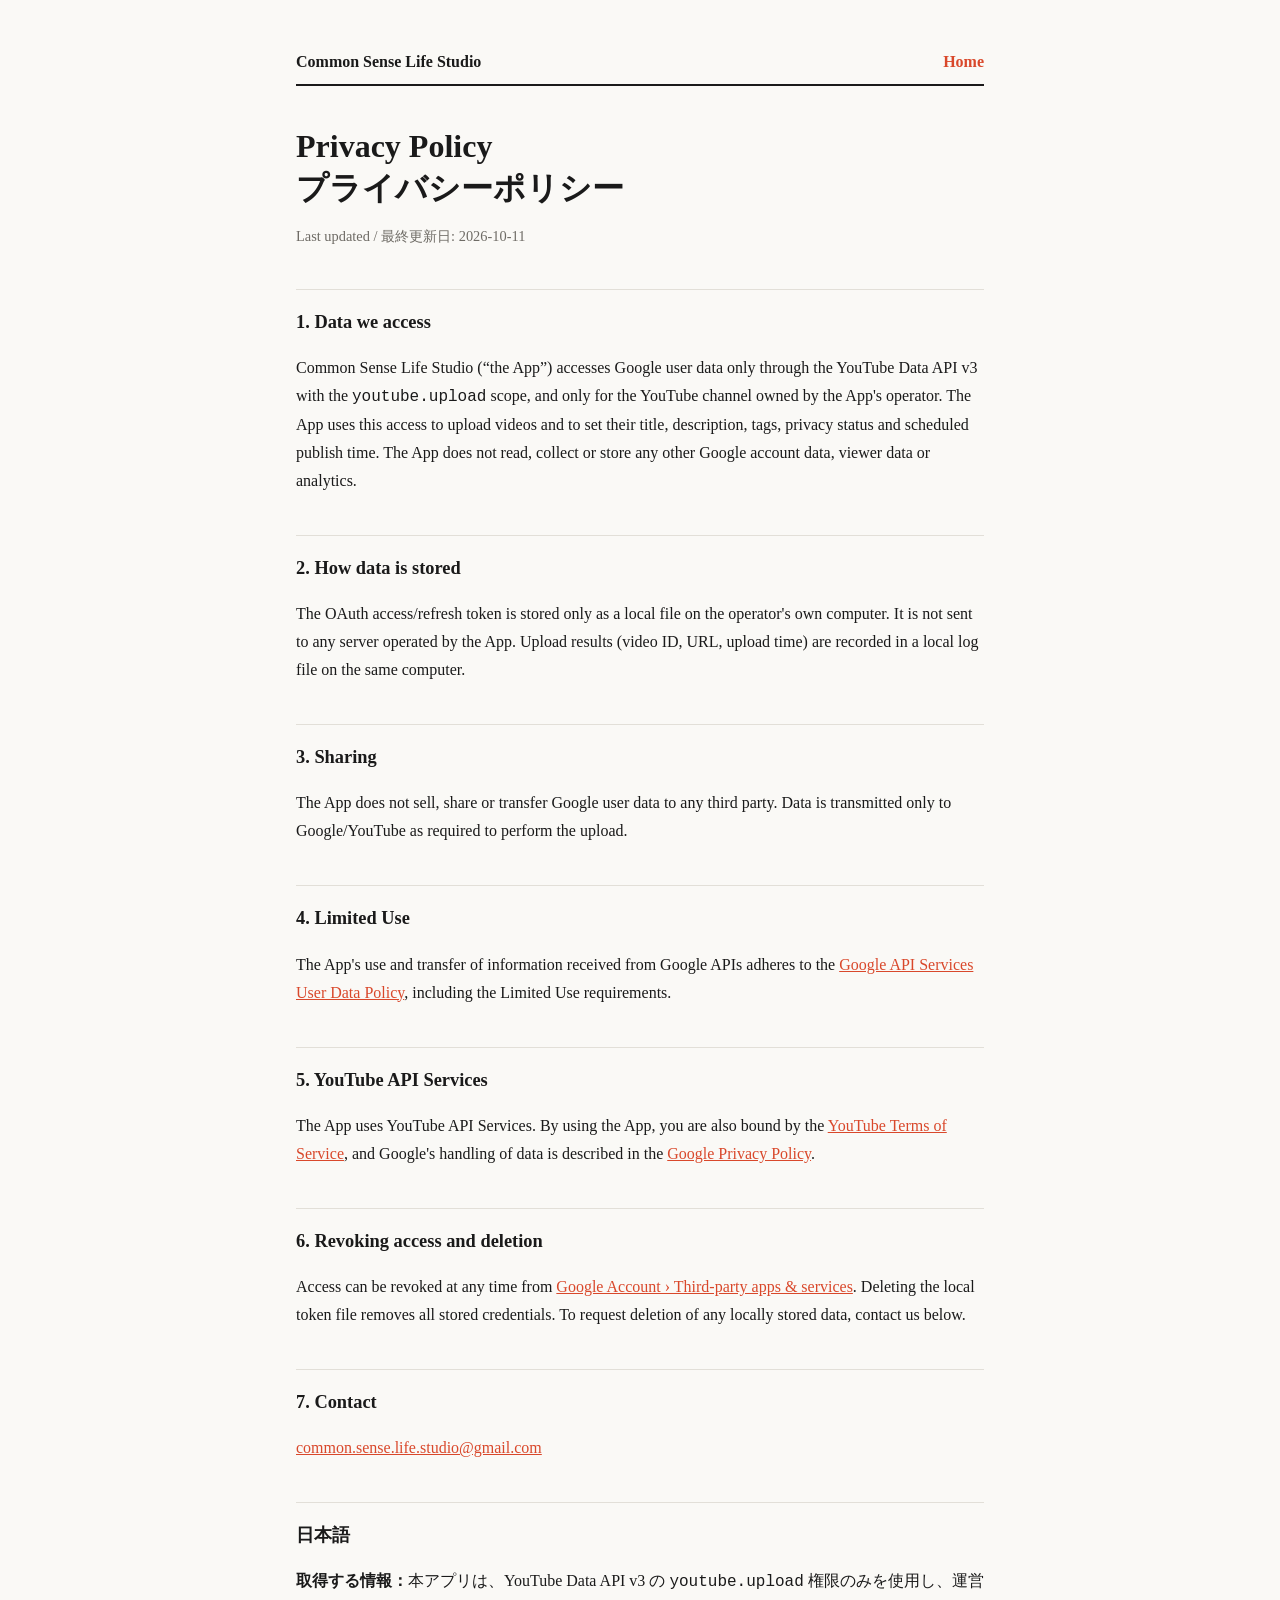
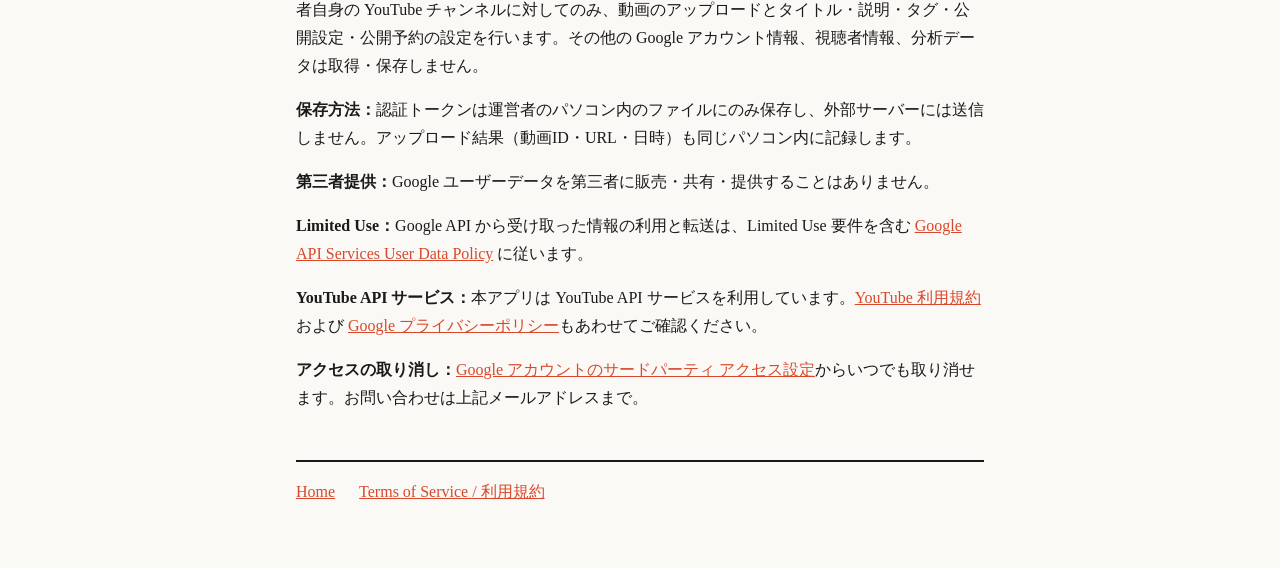
==== privacy.html @ 674c807f "Add app homepage, privacy policy and terms of service Co-Authored-By: Claude Opus 5.5 <noreply@anthr" ====
<!doctype html>
<html lang="ja">
<head>
<meta charset="utf-8">
<meta name="viewport" content="width=device-width,initial-scale=1">
<title>Privacy Policy</title>
<link rel="stylesheet" href="style.css">
</head>
<body>
<main>
<header><span>Common Sense Life Studio</span><a href="./">Home</a></header>

<h1>Privacy Policy<br>プライバシーポリシー</h1>
<p class="date">Last updated / 最終更新日: 2026-10-11</p>

<h2>1. Data we access</h2>
<p>Common Sense Life Studio (“the App”) accesses Google user data only through the YouTube Data API v3 with the <code>youtube.upload</code> scope, and only for the YouTube channel owned by the App's operator. The App uses this access to upload videos and to set their title, description, tags, privacy status and scheduled publish time. The App does not read, collect or store any other Google account data, viewer data or analytics.</p>

<h2>2. How data is stored</h2>
<p>The OAuth access/refresh token is stored only as a local file on the operator's own computer. It is not sent to any server operated by the App. Upload results (video ID, URL, upload time) are recorded in a local log file on the same computer.</p>

<h2>3. Sharing</h2>
<p>The App does not sell, share or transfer Google user data to any third party. Data is transmitted only to Google/YouTube as required to perform the upload.</p>

<h2>4. Limited Use</h2>
<p>The App's use and transfer of information received from Google APIs adheres to the <a href="https://developers.google.com/terms/api-services-user-data-policy">Google API Services User Data Policy</a>, including the Limited Use requirements.</p>

<h2>5. YouTube API Services</h2>
<p>The App uses YouTube API Services. By using the App, you are also bound by the <a href="https://www.youtube.com/t/terms">YouTube Terms of Service</a>, and Google's handling of data is described in the <a href="https://policies.google.com/privacy">Google Privacy Policy</a>.</p>

<h2>6. Revoking access and deletion</h2>
<p>Access can be revoked at any time from <a href="https://myaccount.google.com/permissions">Google Account › Third-party apps &amp; services</a>. Deleting the local token file removes all stored credentials. To request deletion of any locally stored data, contact us below.</p>

<h2>7. Contact</h2>
<p><a href="mailto:common.sense.life.studio@gmail.com">common.sense.life.studio@gmail.com</a></p>

<h2>日本語</h2>
<p><strong>取得する情報：</strong>本アプリは、YouTube Data API v3 の <code>youtube.upload</code> 権限のみを使用し、運営者自身の YouTube チャンネルに対してのみ、動画のアップロードとタイトル・説明・タグ・公開設定・公開予約の設定を行います。その他の Google アカウント情報、視聴者情報、分析データは取得・保存しません。</p>
<p><strong>保存方法：</strong>認証トークンは運営者のパソコン内のファイルにのみ保存し、外部サーバーには送信しません。アップロード結果（動画ID・URL・日時）も同じパソコン内に記録します。</p>
<p><strong>第三者提供：</strong>Google ユーザーデータを第三者に販売・共有・提供することはありません。</p>
<p><strong>Limited Use：</strong>Google API から受け取った情報の利用と転送は、Limited Use 要件を含む <a href="https://developers.google.com/terms/api-services-user-data-policy">Google API Services User Data Policy</a> に従います。</p>
<p><strong>YouTube API サービス：</strong>本アプリは YouTube API サービスを利用しています。<a href="https://www.youtube.com/t/terms">YouTube 利用規約</a>および <a href="https://policies.google.com/privacy">Google プライバシーポリシー</a>もあわせてご確認ください。</p>
<p><strong>アクセスの取り消し：</strong><a href="https://myaccount.google.com/permissions">Google アカウントのサードパーティ アクセス設定</a>からいつでも取り消せます。お問い合わせは上記メールアドレスまで。</p>

<nav><a href="./">Home</a><a href="terms.html">Terms of Service / 利用規約</a></nav>
</main>
</body>
</html>
---- style.css ----
:root{--bg:#FAF9F6;--ink:#1A1A1A;--mute:#6E6B65;--hair:#E2DFD8;--accent:#D9482B}
@media (prefers-color-scheme:dark){:root{--bg:#161615;--ink:#EDEBE6;--mute:#A19D95;--hair:#33312D;--accent:#F0694F}}
*{box-sizing:border-box}
body{margin:0;background:var(--bg);color:var(--ink);font:16px/1.75 "Hiragino Mincho ProN","Yu Mincho","Noto Serif JP",serif}
main{max-width:720px;margin:0 auto;padding:48px 16px 64px}
header{display:flex;justify-content:space-between;align-items:baseline;border-bottom:2px solid var(--ink);padding-bottom:8px;margin-bottom:40px;font-weight:700}
header a{color:var(--accent);text-decoration:none}
h1{font-size:2rem;line-height:1.3;margin:0 0 8px}
h2{font-size:1.15rem;margin:40px 0 8px;padding-top:16px;border-top:1px solid var(--hair)}
.date,.note{color:var(--mute);font-size:.9rem}
a{color:var(--accent)}
nav{margin-top:48px;padding-top:16px;border-top:2px solid var(--ink);display:flex;gap:24px;flex-wrap:wrap}
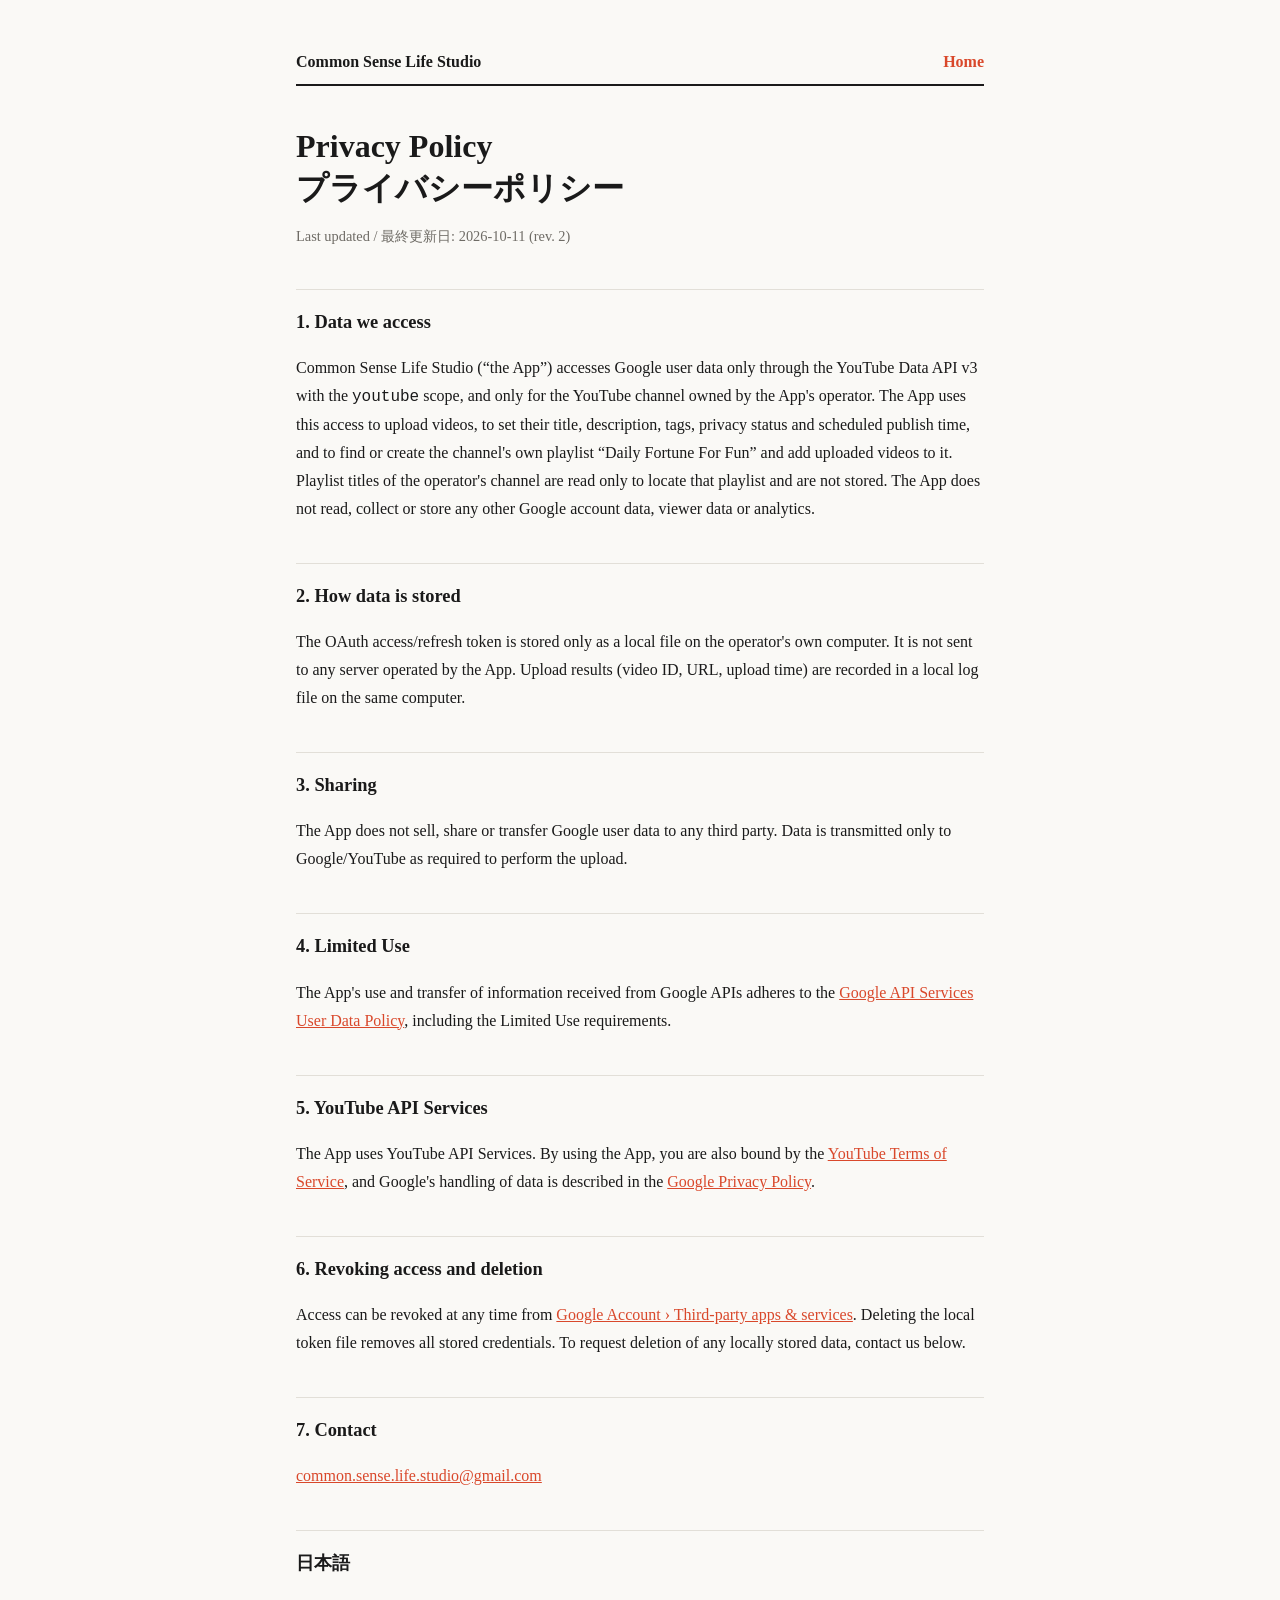
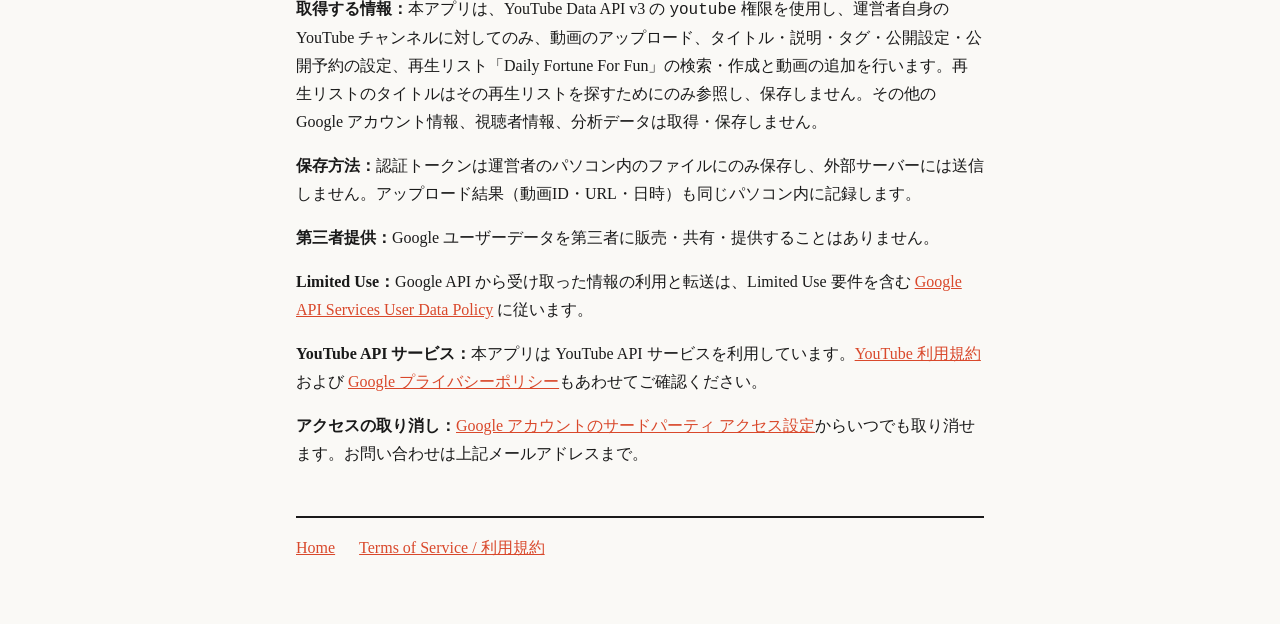
==== commit 9965c868: "Update scope description for playlist management Co-Authored-By: Claude Opus 5.5 <noreply@anthropic." ====
--- a/privacy.html
+++ b/privacy.html
@@ -11,10 +11,10 @@
 <header><span>Common Sense Life Studio</span><a href="./">Home</a></header>
 
 <h1>Privacy Policy<br>プライバシーポリシー</h1>
-<p class="date">Last updated / 最終更新日: 2026-10-11</p>
+<p class="date">Last updated / 最終更新日: 2026-10-11 (rev. 2)</p>
 
 <h2>1. Data we access</h2>
-<p>Common Sense Life Studio (“the App”) accesses Google user data only through the YouTube Data API v3 with the <code>youtube.upload</code> scope, and only for the YouTube channel owned by the App's operator. The App uses this access to upload videos and to set their title, description, tags, privacy status and scheduled publish time. The App does not read, collect or store any other Google account data, viewer data or analytics.</p>
+<p>Common Sense Life Studio (“the App”) accesses Google user data only through the YouTube Data API v3 with the <code>youtube</code> scope, and only for the YouTube channel owned by the App's operator. The App uses this access to upload videos, to set their title, description, tags, privacy status and scheduled publish time, and to find or create the channel's own playlist “Daily Fortune For Fun” and add uploaded videos to it. Playlist titles of the operator's channel are read only to locate that playlist and are not stored. The App does not read, collect or store any other Google account data, viewer data or analytics.</p>
 
 <h2>2. How data is stored</h2>
 <p>The OAuth access/refresh token is stored only as a local file on the operator's own computer. It is not sent to any server operated by the App. Upload results (video ID, URL, upload time) are recorded in a local log file on the same computer.</p>
@@ -35,7 +35,7 @@
 <p><a href="mailto:common.sense.life.studio@gmail.com">common.sense.life.studio@gmail.com</a></p>
 
 <h2>日本語</h2>
-<p><strong>取得する情報：</strong>本アプリは、YouTube Data API v3 の <code>youtube.upload</code> 権限のみを使用し、運営者自身の YouTube チャンネルに対してのみ、動画のアップロードとタイトル・説明・タグ・公開設定・公開予約の設定を行います。その他の Google アカウント情報、視聴者情報、分析データは取得・保存しません。</p>
+<p><strong>取得する情報：</strong>本アプリは、YouTube Data API v3 の <code>youtube</code> 権限を使用し、運営者自身の YouTube チャンネルに対してのみ、動画のアップロード、タイトル・説明・タグ・公開設定・公開予約の設定、再生リスト「Daily Fortune For Fun」の検索・作成と動画の追加を行います。再生リストのタイトルはその再生リストを探すためにのみ参照し、保存しません。その他の Google アカウント情報、視聴者情報、分析データは取得・保存しません。</p>
 <p><strong>保存方法：</strong>認証トークンは運営者のパソコン内のファイルにのみ保存し、外部サーバーには送信しません。アップロード結果（動画ID・URL・日時）も同じパソコン内に記録します。</p>
 <p><strong>第三者提供：</strong>Google ユーザーデータを第三者に販売・共有・提供することはありません。</p>
 <p><strong>Limited Use：</strong>Google API から受け取った情報の利用と転送は、Limited Use 要件を含む <a href="https://developers.google.com/terms/api-services-user-data-policy">Google API Services User Data Policy</a> に従います。</p>
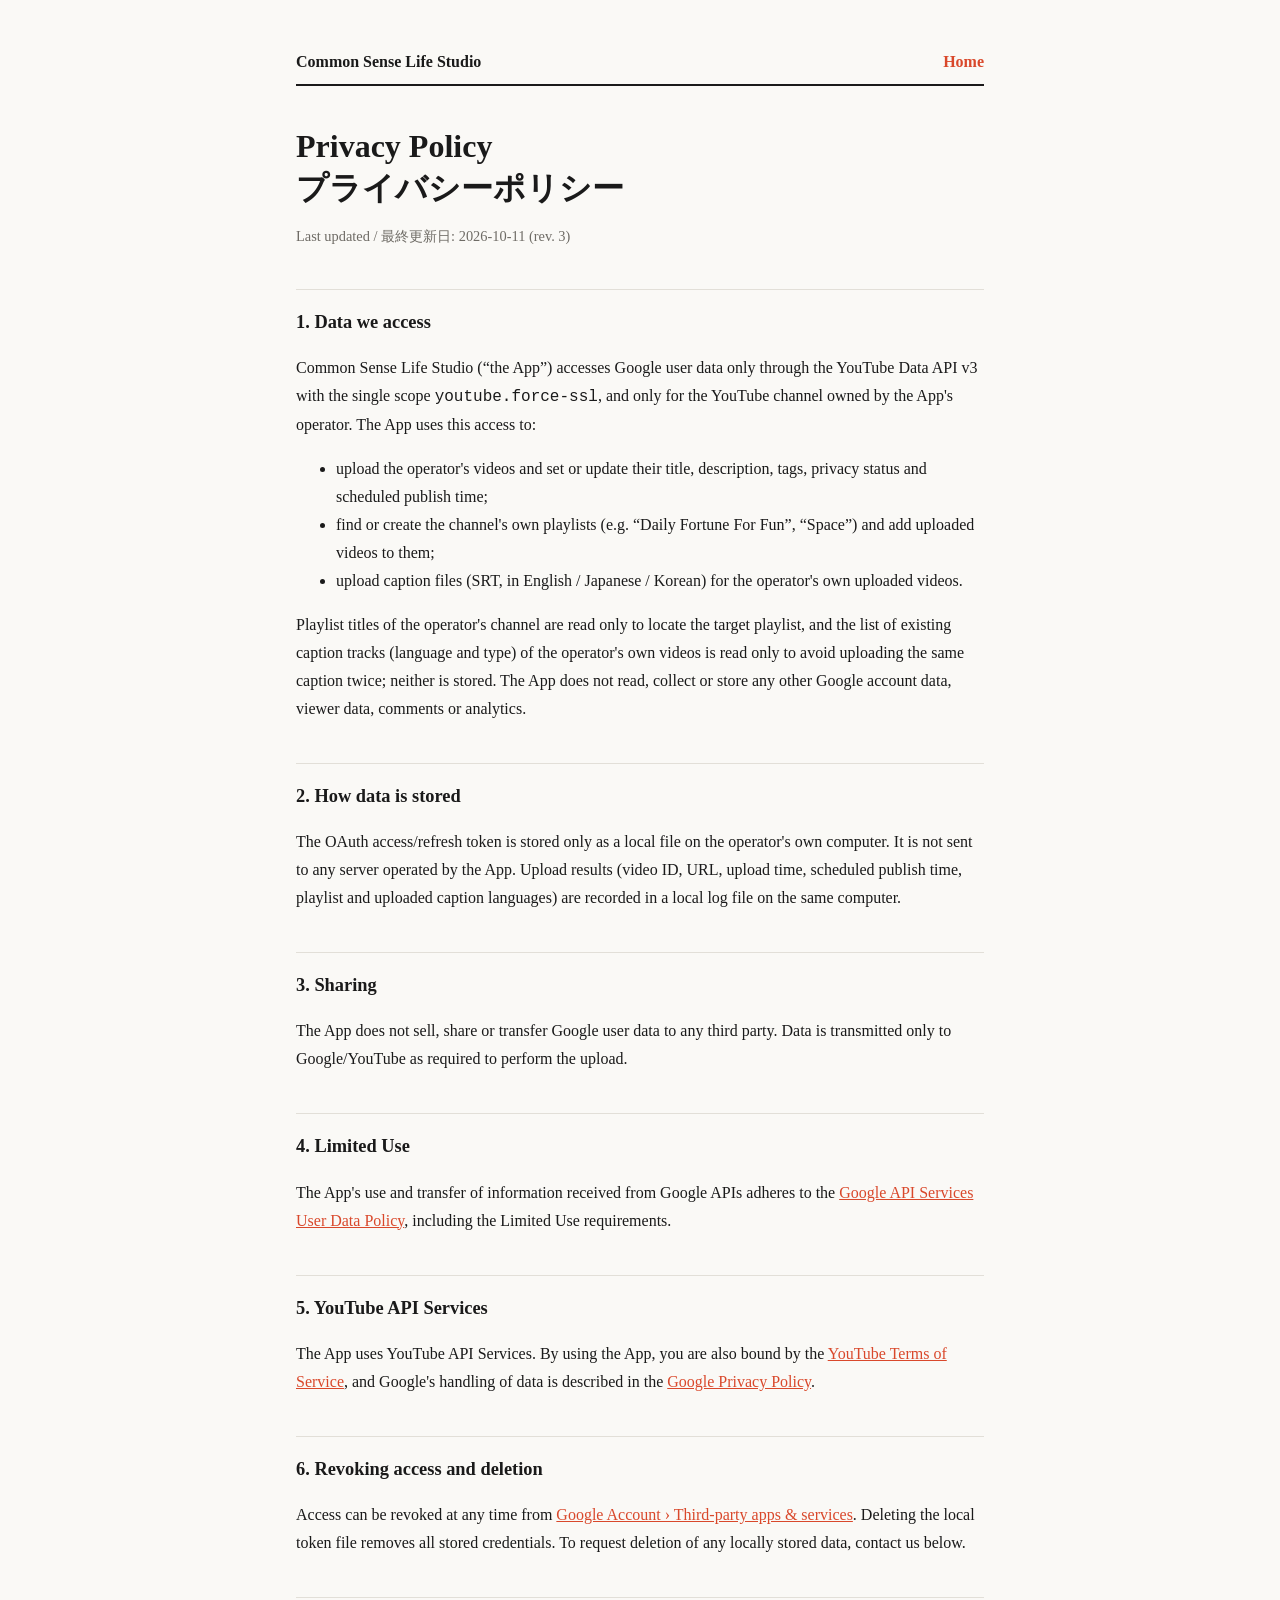
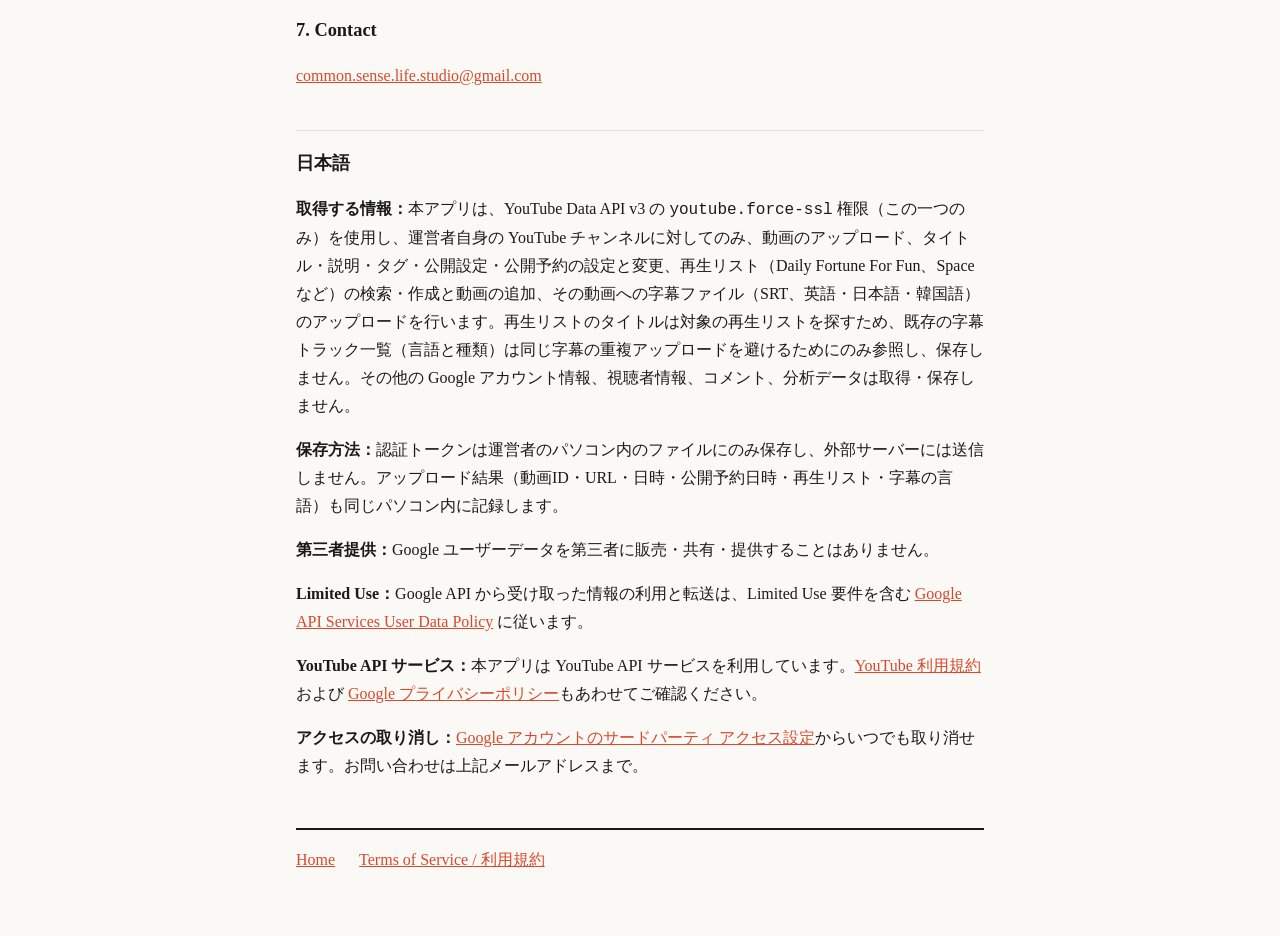
==== commit 7b66ecd1: "Request only the youtube.force-ssl scope and describe caption uploads - Scope reduced to youtube.for" ====
--- a/privacy.html
+++ b/privacy.html
@@ -11,13 +11,19 @@
 <header><span>Common Sense Life Studio</span><a href="./">Home</a></header>
 
 <h1>Privacy Policy<br>プライバシーポリシー</h1>
-<p class="date">Last updated / 最終更新日: 2026-10-11 (rev. 2)</p>
+<p class="date">Last updated / 最終更新日: 2026-10-11 (rev. 3)</p>
 
 <h2>1. Data we access</h2>
-<p>Common Sense Life Studio (“the App”) accesses Google user data only through the YouTube Data API v3 with the <code>youtube</code> scope, and only for the YouTube channel owned by the App's operator. The App uses this access to upload videos, to set their title, description, tags, privacy status and scheduled publish time, and to find or create the channel's own playlist “Daily Fortune For Fun” and add uploaded videos to it. Playlist titles of the operator's channel are read only to locate that playlist and are not stored. The App does not read, collect or store any other Google account data, viewer data or analytics.</p>
+<p>Common Sense Life Studio (“the App”) accesses Google user data only through the YouTube Data API v3 with the single scope <code>youtube.force-ssl</code>, and only for the YouTube channel owned by the App's operator. The App uses this access to:</p>
+<ul>
+<li>upload the operator's videos and set or update their title, description, tags, privacy status and scheduled publish time;</li>
+<li>find or create the channel's own playlists (e.g. “Daily Fortune For Fun”, “Space”) and add uploaded videos to them;</li>
+<li>upload caption files (SRT, in English / Japanese / Korean) for the operator's own uploaded videos.</li>
+</ul>
+<p>Playlist titles of the operator's channel are read only to locate the target playlist, and the list of existing caption tracks (language and type) of the operator's own videos is read only to avoid uploading the same caption twice; neither is stored. The App does not read, collect or store any other Google account data, viewer data, comments or analytics.</p>
 
 <h2>2. How data is stored</h2>
-<p>The OAuth access/refresh token is stored only as a local file on the operator's own computer. It is not sent to any server operated by the App. Upload results (video ID, URL, upload time) are recorded in a local log file on the same computer.</p>
+<p>The OAuth access/refresh token is stored only as a local file on the operator's own computer. It is not sent to any server operated by the App. Upload results (video ID, URL, upload time, scheduled publish time, playlist and uploaded caption languages) are recorded in a local log file on the same computer.</p>
 
 <h2>3. Sharing</h2>
 <p>The App does not sell, share or transfer Google user data to any third party. Data is transmitted only to Google/YouTube as required to perform the upload.</p>
@@ -35,8 +41,8 @@
 <p><a href="mailto:common.sense.life.studio@gmail.com">common.sense.life.studio@gmail.com</a></p>
 
 <h2>日本語</h2>
-<p><strong>取得する情報：</strong>本アプリは、YouTube Data API v3 の <code>youtube</code> 権限を使用し、運営者自身の YouTube チャンネルに対してのみ、動画のアップロード、タイトル・説明・タグ・公開設定・公開予約の設定、再生リスト「Daily Fortune For Fun」の検索・作成と動画の追加を行います。再生リストのタイトルはその再生リストを探すためにのみ参照し、保存しません。その他の Google アカウント情報、視聴者情報、分析データは取得・保存しません。</p>
-<p><strong>保存方法：</strong>認証トークンは運営者のパソコン内のファイルにのみ保存し、外部サーバーには送信しません。アップロード結果（動画ID・URL・日時）も同じパソコン内に記録します。</p>
+<p><strong>取得する情報：</strong>本アプリは、YouTube Data API v3 の <code>youtube.force-ssl</code> 権限（この一つのみ）を使用し、運営者自身の YouTube チャンネルに対してのみ、動画のアップロード、タイトル・説明・タグ・公開設定・公開予約の設定と変更、再生リスト（Daily Fortune For Fun、Space など）の検索・作成と動画の追加、その動画への字幕ファイル（SRT、英語・日本語・韓国語）のアップロードを行います。再生リストのタイトルは対象の再生リストを探すため、既存の字幕トラック一覧（言語と種類）は同じ字幕の重複アップロードを避けるためにのみ参照し、保存しません。その他の Google アカウント情報、視聴者情報、コメント、分析データは取得・保存しません。</p>
+<p><strong>保存方法：</strong>認証トークンは運営者のパソコン内のファイルにのみ保存し、外部サーバーには送信しません。アップロード結果（動画ID・URL・日時・公開予約日時・再生リスト・字幕の言語）も同じパソコン内に記録します。</p>
 <p><strong>第三者提供：</strong>Google ユーザーデータを第三者に販売・共有・提供することはありません。</p>
 <p><strong>Limited Use：</strong>Google API から受け取った情報の利用と転送は、Limited Use 要件を含む <a href="https://developers.google.com/terms/api-services-user-data-policy">Google API Services User Data Policy</a> に従います。</p>
 <p><strong>YouTube API サービス：</strong>本アプリは YouTube API サービスを利用しています。<a href="https://www.youtube.com/t/terms">YouTube 利用規約</a>および <a href="https://policies.google.com/privacy">Google プライバシーポリシー</a>もあわせてご確認ください。</p>
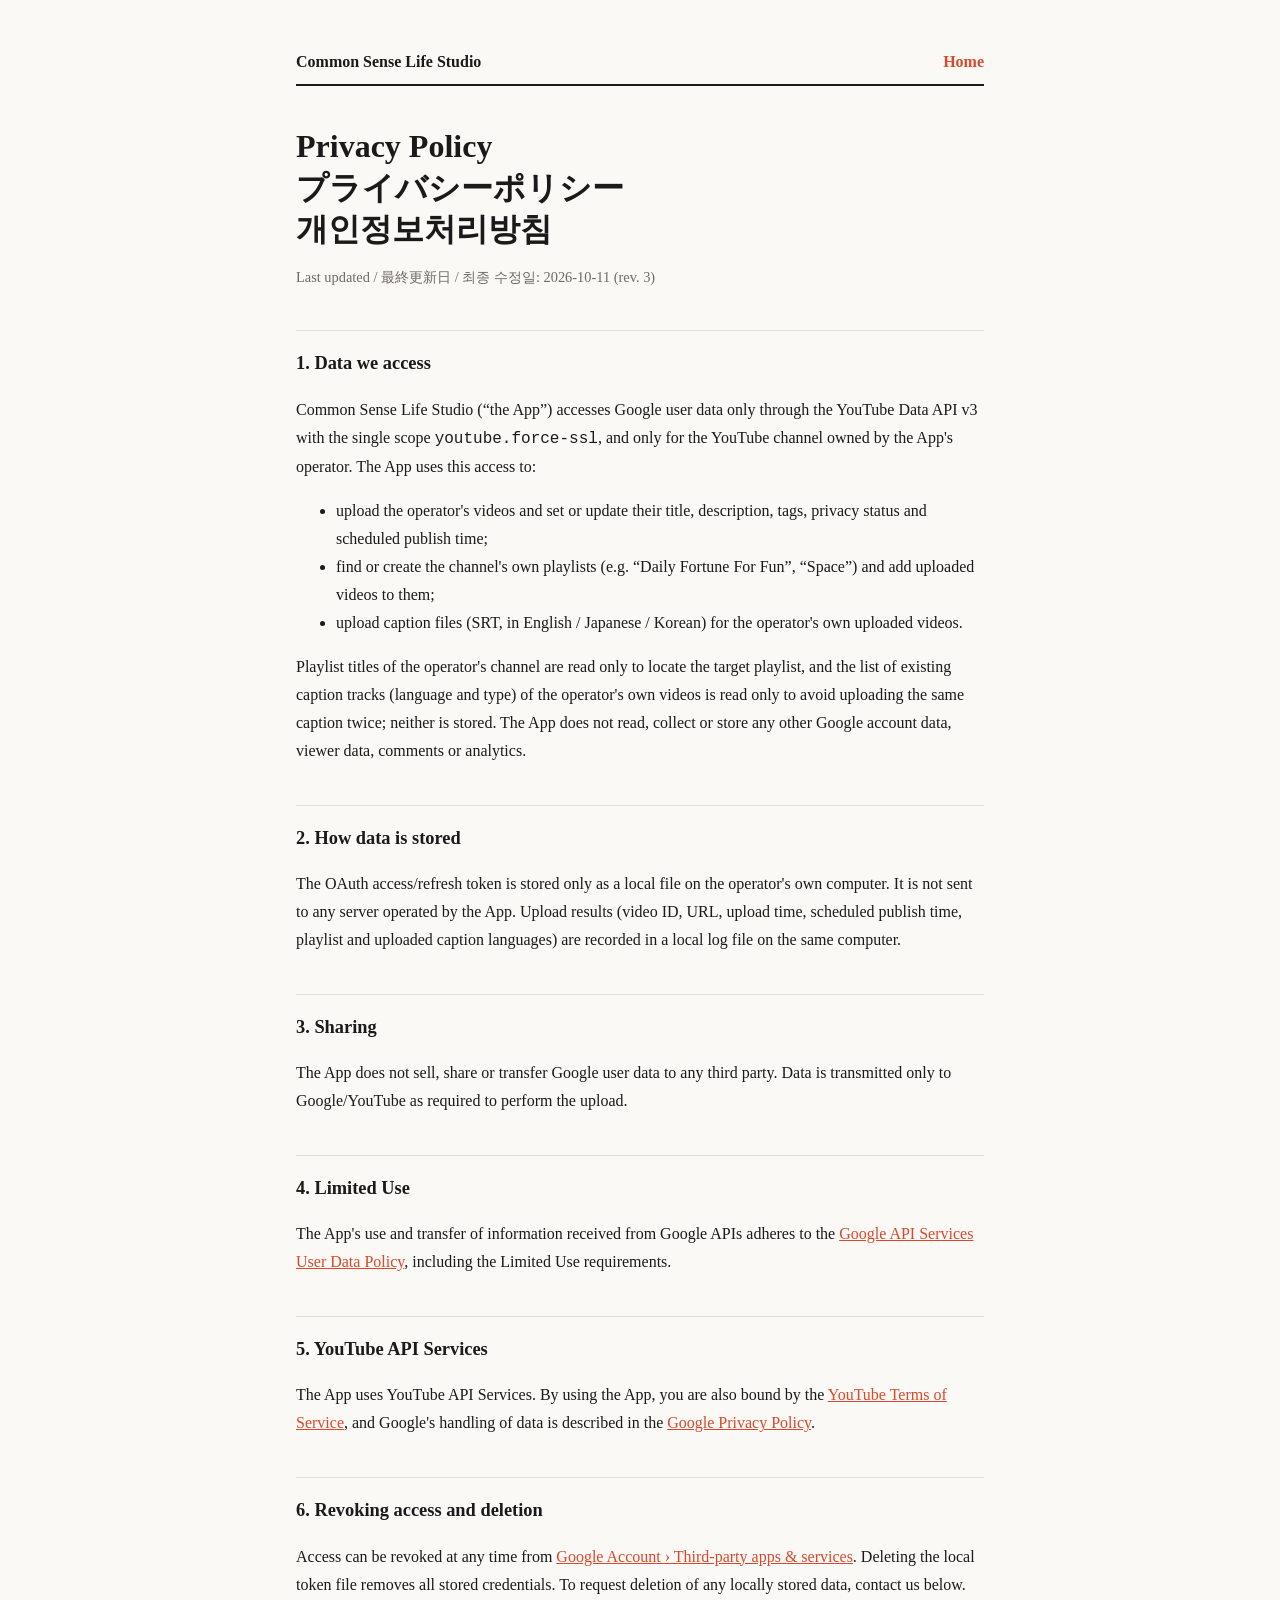
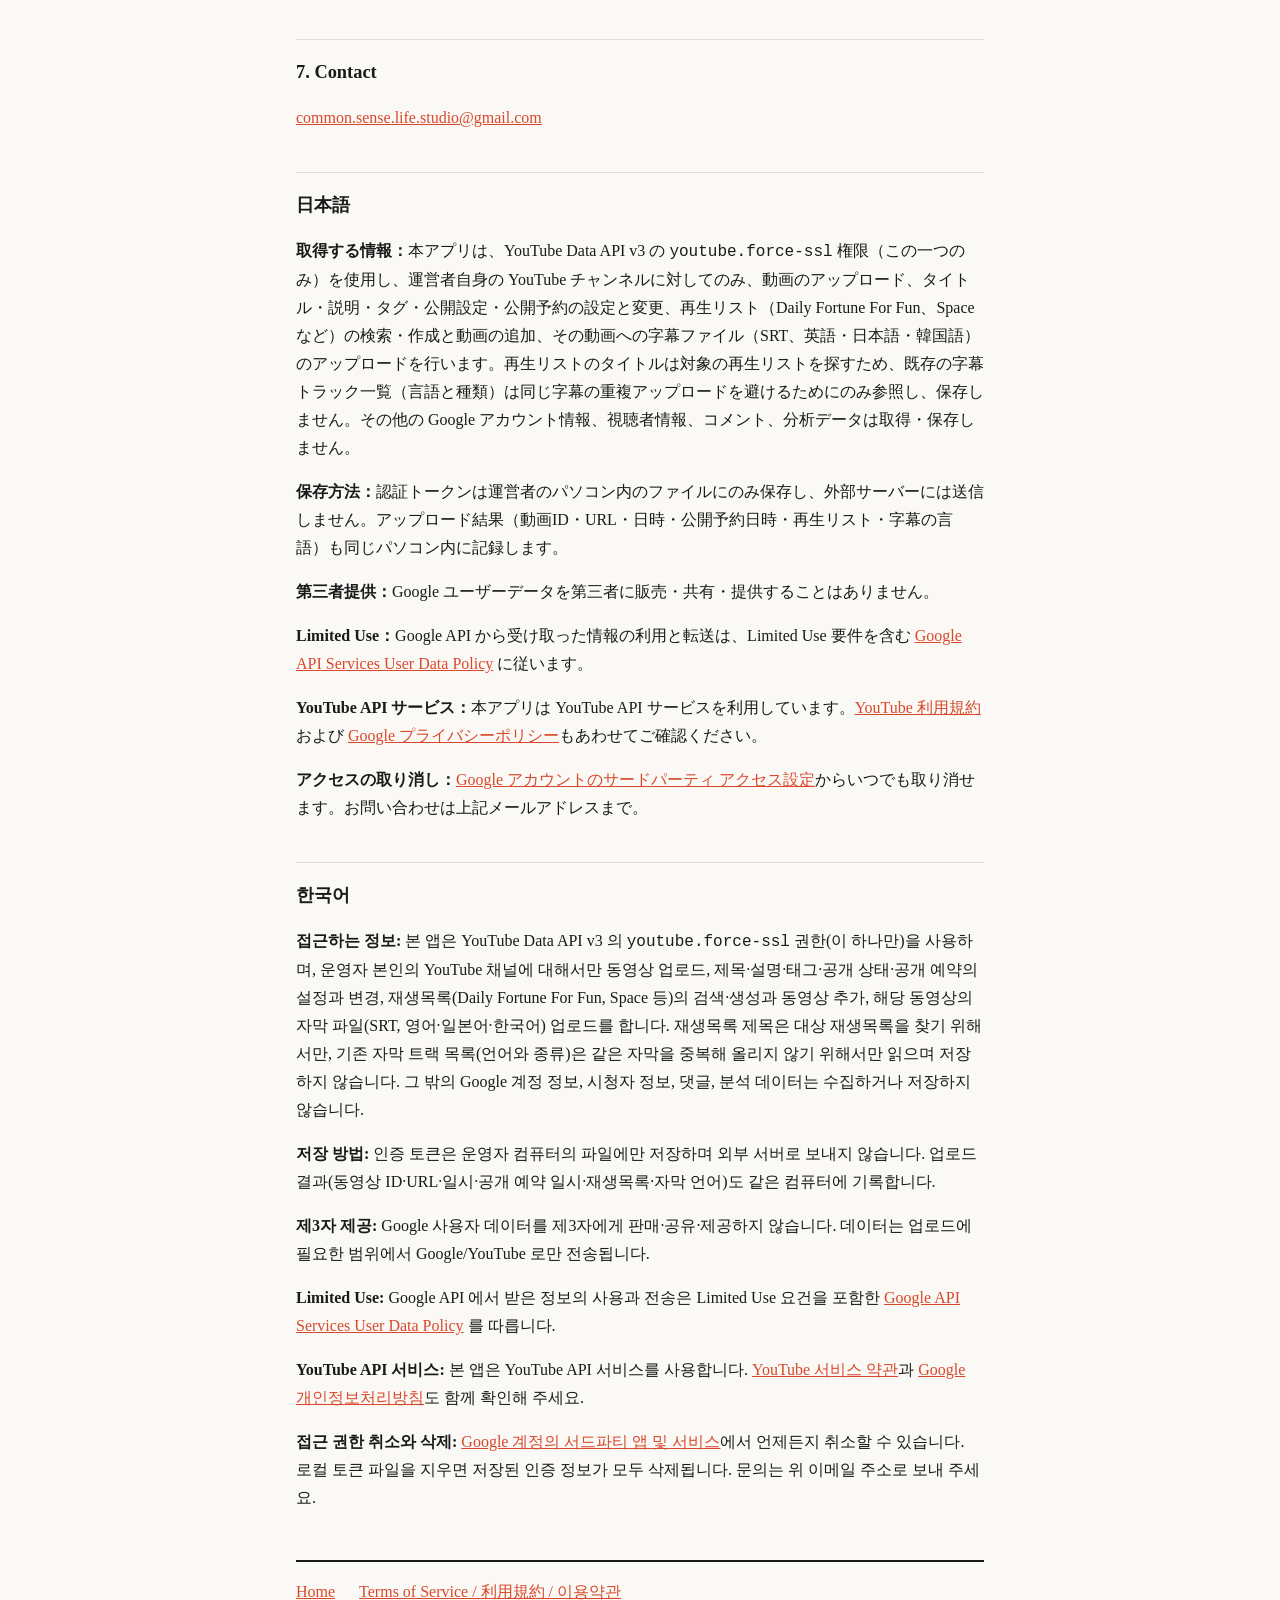
==== commit 0de36ba8: "Add Korean versions of the home page, privacy policy and terms Co-Authored-By: Claude Opus 5.5 <nore" ====
--- a/privacy.html
+++ b/privacy.html
@@ -10,8 +10,8 @@
 <main>
 <header><span>Common Sense Life Studio</span><a href="./">Home</a></header>
 
-<h1>Privacy Policy<br>プライバシーポリシー</h1>
-<p class="date">Last updated / 最終更新日: 2026-10-11 (rev. 3)</p>
+<h1>Privacy Policy<br>プライバシーポリシー<br>개인정보처리방침</h1>
+<p class="date">Last updated / 最終更新日 / 최종 수정일: 2026-10-11 (rev. 3)</p>
 
 <h2>1. Data we access</h2>
 <p>Common Sense Life Studio (“the App”) accesses Google user data only through the YouTube Data API v3 with the single scope <code>youtube.force-ssl</code>, and only for the YouTube channel owned by the App's operator. The App uses this access to:</p>
@@ -48,7 +48,15 @@
 <p><strong>YouTube API サービス：</strong>本アプリは YouTube API サービスを利用しています。<a href="https://www.youtube.com/t/terms">YouTube 利用規約</a>および <a href="https://policies.google.com/privacy">Google プライバシーポリシー</a>もあわせてご確認ください。</p>
 <p><strong>アクセスの取り消し：</strong><a href="https://myaccount.google.com/permissions">Google アカウントのサードパーティ アクセス設定</a>からいつでも取り消せます。お問い合わせは上記メールアドレスまで。</p>
 
-<nav><a href="./">Home</a><a href="terms.html">Terms of Service / 利用規約</a></nav>
+<h2>한국어</h2>
+<p><strong>접근하는 정보:</strong> 본 앱은 YouTube Data API v3 의 <code>youtube.force-ssl</code> 권한(이 하나만)을 사용하며, 운영자 본인의 YouTube 채널에 대해서만 동영상 업로드, 제목·설명·태그·공개 상태·공개 예약의 설정과 변경, 재생목록(Daily Fortune For Fun, Space 등)의 검색·생성과 동영상 추가, 해당 동영상의 자막 파일(SRT, 영어·일본어·한국어) 업로드를 합니다. 재생목록 제목은 대상 재생목록을 찾기 위해서만, 기존 자막 트랙 목록(언어와 종류)은 같은 자막을 중복해 올리지 않기 위해서만 읽으며 저장하지 않습니다. 그 밖의 Google 계정 정보, 시청자 정보, 댓글, 분석 데이터는 수집하거나 저장하지 않습니다.</p>
+<p><strong>저장 방법:</strong> 인증 토큰은 운영자 컴퓨터의 파일에만 저장하며 외부 서버로 보내지 않습니다. 업로드 결과(동영상 ID·URL·일시·공개 예약 일시·재생목록·자막 언어)도 같은 컴퓨터에 기록합니다.</p>
+<p><strong>제3자 제공:</strong> Google 사용자 데이터를 제3자에게 판매·공유·제공하지 않습니다. 데이터는 업로드에 필요한 범위에서 Google/YouTube 로만 전송됩니다.</p>
+<p><strong>Limited Use:</strong> Google API 에서 받은 정보의 사용과 전송은 Limited Use 요건을 포함한 <a href="https://developers.google.com/terms/api-services-user-data-policy">Google API Services User Data Policy</a> 를 따릅니다.</p>
+<p><strong>YouTube API 서비스:</strong> 본 앱은 YouTube API 서비스를 사용합니다. <a href="https://www.youtube.com/t/terms">YouTube 서비스 약관</a>과 <a href="https://policies.google.com/privacy">Google 개인정보처리방침</a>도 함께 확인해 주세요.</p>
+<p><strong>접근 권한 취소와 삭제:</strong> <a href="https://myaccount.google.com/permissions">Google 계정의 서드파티 앱 및 서비스</a>에서 언제든지 취소할 수 있습니다. 로컬 토큰 파일을 지우면 저장된 인증 정보가 모두 삭제됩니다. 문의는 위 이메일 주소로 보내 주세요.</p>
+
+<nav><a href="./">Home</a><a href="terms.html">Terms of Service / 利用規約 / 이용약관</a></nav>
 </main>
 </body>
 </html>
